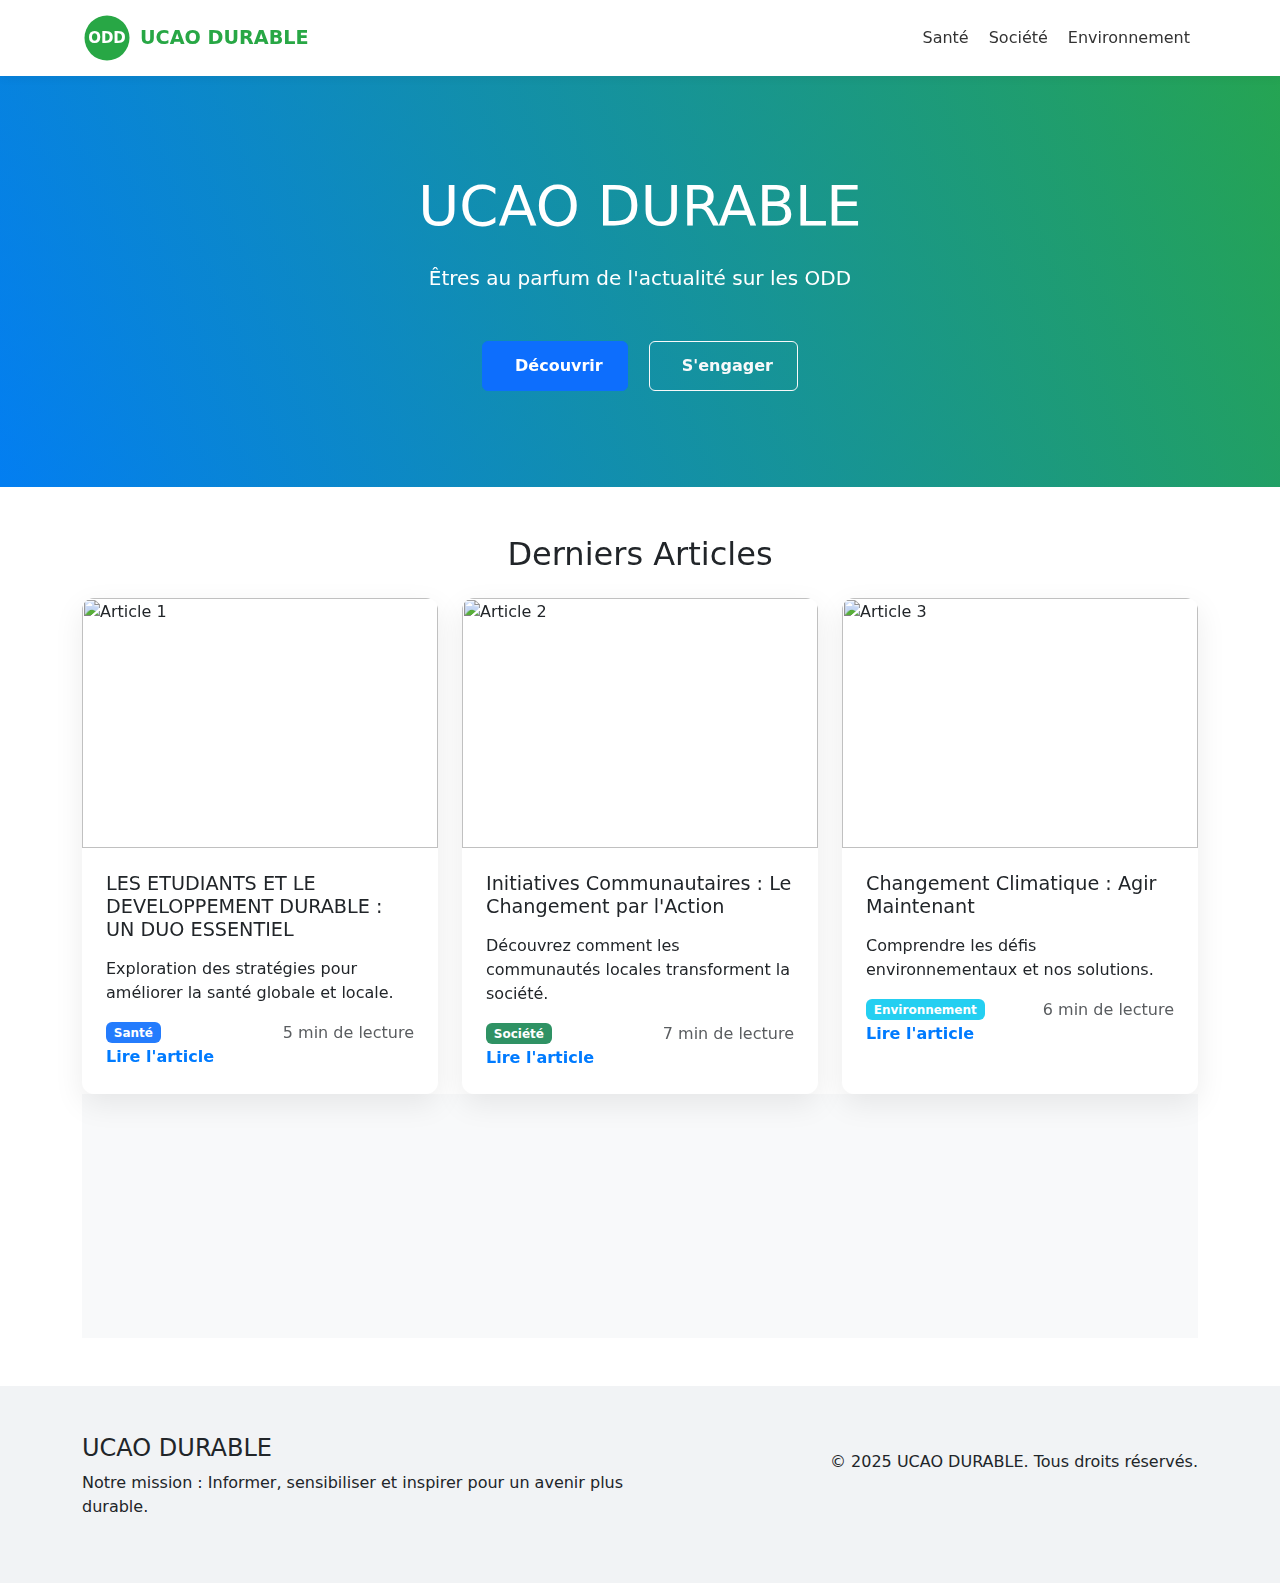
==== allarticles.html @ e40144b6 "Add files via upload" ====
<html lang="fr">
<head>
    <meta charset="UTF-8">
    <meta name="viewport" content="width=device-width, initial-scale=1.0">
    <title>UCAO DURABLE - Objectifs de Développement Durable</title>
    <link rel="stylesheet" href="styles.css">
    <link href="https://cdn.jsdelivr.net/npm/bootstrap@5.3.2/dist/css/bootstrap.min.css" rel="stylesheet">
    <link href="https://cdn.jsdelivr.net/npm/remixicon@3.5.0/fonts/remixicon.css" rel="stylesheet">
    <link href="https://unpkg.com/aos@2.3.1/dist/aos.css" rel="stylesheet">
</head>
<body>
    <header class="sticky-top">
        <nav class="navbar navbar-expand-lg navbar-light">
            <div class="container">
                <a class="navbar-brand d-flex align-items-center" href="https://ucao-uat.org/">
                    <svg width="50" height="50" viewBox="0 0 100 100" xmlns="http://www.w3.org/2000/svg" class="logo-animate">
                        <circle cx="50" cy="50" r="45" fill="#28a745"/>
                        <text x="50%" y="50%" text-anchor="middle" dy=".3em" fill="white" font-size="30" font-weight="bold">ODD</text>
                    </svg>
                    <span class="ms-2 fw-bold brand-text">UCAO DURABLE</span>
                </a>
                <button class="navbar-toggler" type="button" data-bs-toggle="collapse" data-bs-target="#navbarNav">
                    <span class="navbar-toggler-icon"></span>
                </button>
                <div class="collapse navbar-collapse" id="navbarNav">
                    <ul class="navbar-nav ms-auto">
                        <li class="nav-item">
                            <a class="nav-link" href="https://ucao-durable.org/sante">
                                <i class="ri-heart-line me-1"></i>Santé
                            </a>
                        </li>
                        <li class="nav-item">
                            <a class="nav-link" href="https://ucao-durable.org/societe">
                                <i class="ri-group-line me-1"></i>Société
                            </a>
                        </li>
                        <li class="nav-item">
                            <a class="nav-link" href="https://ucao-durable.org/environnement">
                                <i class="ri-leaf-line me-1"></i>Environnement
                            </a>
                        </li>
                    </ul>
                </div>
            </div>
        </nav>
    </header>

    <main>
        <section class="hero">
            <div class="hero-content container text-center">
                <h1 class="display-4 mb-4" data-aos="fade-up">UCAO DURABLE</h1>
                <p class="lead mb-5" data-aos="fade-up" data-aos-delay="200">Êtres au parfum de l'actualité sur les ODD</p>
                <div class="cta-buttons" data-aos="fade-up" data-aos-delay="400">
                    <a href="https://www.youtube.com/watch?v=REk-h_cntG0&pp=ygUWZMOpdmVsb3BwZW1lbnQgZHVyYWJsZQ%3D%3D" class="btn btn-primary me-3">
                        <i class="ri-eye-line me-2"></i>Découvrir
                    </a>
                    <a href="https://unric.org/fr/agenda-2030/sengager-pour-les-odd/" class="btn btn-outline-light">
                        <i class="ri-hand-heart-line me-2"></i>S'engager
                    </a>
                </div>
            </div>
        </section>
<section class="articles-section container my-5">
    <h2 class="text-center mb-4" data-aos="fade-up">Derniers Articles</h2>
    <div class="row g-4">
        <div class="col-md-4" data-aos="fade-right">
            <div class="article-card">
                <img src="https://picsum.photos/seed/article1/400/250" alt="Article 1" class="article-image">
                <div class="article-content">
                    <h3>LES ETUDIANTS ET LE DEVELOPPEMENT DURABLE : UN DUO ESSENTIEL                            </h3>
                    <p>Exploration des stratégies pour améliorer la santé globale et locale.</p>
                    <div class="article-meta">
                        <span class="badge bg-primary">Santé</span>
                        <span class="text-muted">5 min de lecture</span>
                    </div>
                    <a href="https://ucao-durable.org/articles/sante-durable" class="stretched-link">Lire l'article</a>
                </div>
            </div>
        </div>
        <div class="col-md-4" data-aos="fade-up">
            <div class="article-card">
                <img src="https://picsum.photos/seed/article2/400/250" alt="Article 2" class="article-image">
                <div class="article-content">
                    <h3>Initiatives Communautaires : Le Changement par l'Action</h3>
                    <p>Découvrez comment les communautés locales transforment la société.</p>
                    <div class="article-meta">
                        <span class="badge bg-success">Société</span>
                        <span class="text-muted">7 min de lecture</span>
                    </div>
                    <a href="https://ucao-durable.org/articles/initiatives-communautaires" class="stretched-link">Lire l'article</a>
                </div>
            </div>
        </div>
        <div class="col-md-4" data-aos="fade-left">
            <div class="article-card">
                <img src="https://picsum.photos/seed/article3/400/250" alt="Article 3" class="article-image">
                <div class="article-content">
                    <h3>Changement Climatique : Agir Maintenant</h3>
                    <p>Comprendre les défis environnementaux et nos solutions.</p>
                    <div class="article-meta">
                        <span class="badge bg-info">Environnement</span>
                        <span class="text-muted">6 min de lecture</span>
                    </div>
                    <a href="https://ucao-durable.org/articles/changement-climatique" class="stretched-link">Lire l'article</a>
                </div>
            </div>
        </div>
    </div>
    <section class="newsletter-section bg-light py-5">
        <div class="container">
            <div class="row">
                <div class="col-md-8 offset-md-2 text-center">
                    <h2 data-aos="fade-up">Restez Informé</h2>
                    <p data-aos="fade-up" data-aos-delay="200">Abonnez-vous à notre newsletter pour recevoir les dernières actualités sur les ODD</p>
                    <form id="newsletter-form" class="mt-4" data-aos="fade-up" data-aos-delay="400">
                        <div class="input-group mb-3">
                            <input type="email" class="form-control" placeholder="UCAODURABLE@gmail.com" required>
                            <button class="btn btn-primary" type="submit">S'abonner</button>
                        </div>
                    </form>
                </div>
            </div>
        </div>
    </section>
</main>

<footer class="site-footer">
    <div class="container">
        <div class="row">
            <div class="col-md-6">
                <h4>UCAO DURABLE</h4>
                <p>Notre mission : Informer, sensibiliser et inspirer pour un avenir plus durable.</p>
            </div>
            <div class="col-md-6 text-md-end">
                <div class="social-links">
                    <a href="https://www.facebook.com/ucao.uua" target="_blank" class="social-icon">
                        <i class="ri-facebook-fill"></i>
                    </a>
                    <a href="https://www.linkedin.com/school/ucao-uua" target="_blank" class="social-icon">
                        <i class="ri-linkedin-fill"></i>
                    </a>
                    <a href="https://www.instagram.com/ucao_uua" target="_blank" class="social-icon">
                        <i class="ri-instagram-line"></i>
                    </a>
                </div>
                <p class="mt-3">&copy; 2025 UCAO DURABLE. Tous droits réservés.</p>
            </div>
        </div>
    </div>
</footer)

<script src="https://cdn.jsdelivr.net/npm/bootstrap@5.3.2/dist/js/bootstrap.bundle.min.js"></script>
<script src="https://unpkg.com/aos@2.3.1/dist/aos.js"></script>
<script src="script.js"></script>
</body>
</html>
---- styles.css ----
:root {
    --primary-green: #28a745;
    --primary-blue: #007bff;
    --secondary-green: #20c997;
    --light-bg: #f8f9fa;
    --dark-text: #333;
}

* {
    margin: 0;
    padding: 0;
    box-sizing: border-box;
}

body {
    font-family: 'Inter', 'Arial', sans-serif;
    line-height: 1.6;
    color: var(--dark-text);
    background-color: var(--light-bg);
    overflow-x: hidden;
}

.navbar {
    background-color: white;
    box-shadow: 0 2px 10px rgba(0,0,0,0.05);
    transition: all 0.3s ease;
}

.navbar-brand .brand-text {
    color: var(--primary-green);
    font-size: 1.2rem;
    transition: transform 0.3s ease;
}

.navbar-brand:hover .brand-text {
    transform: scale(1.05);
}

.navbar-nav .nav-link {
    color: var(--dark-text);
    font-weight: 500;
    transition: all 0.3s ease;
    position: relative;
}

.navbar-nav .nav-link::after {
    content: '';
    position: absolute;
    width: 0;
    height: 2px;
    bottom: -5px;
    left: 0;
    background-color: var(--primary-green);
    transition: width 0.3s ease;
}

.navbar-nav .nav-link:hover::after {
    width: 100%;
}

.logo-animate {
    transition: transform 0.5s ease;
}

.logo-animate:hover {
    transform: rotate(360deg);
}

.hero {
    background: linear-gradient(135deg, var(--primary-blue), var(--primary-green));
    color: white;
    padding: 6rem 0;
    text-align: center;
    position: relative;
    overflow: hidden;
}

.hero::before {
    content: '';
    position: absolute;
    top: 0;
    left: 0;
    right: 0;
    bottom: 0;
    background: linear-gradient(45deg, rgba(0,123,255,0.7), rgba(40,167,69,0.7));
    z-index: 1;
}

.hero-content {
    position: relative;
    z-index: 2;
}

.cta-buttons .btn {
    padding: 0.75rem 1.5rem;
    font-weight: 600;
    transition: transform 0.3s ease, box-shadow 0.3s ease;
}

.cta-buttons .btn:hover {
    transform: translateY(-5px);
    box-shadow: 0 10px 20px rgba(0,0,0,0.2);
}

.featured-topics {
    padding: 4rem 0;
}

.topic-card {
    background-color: white;
    border-radius: 12px;
    padding: 2rem;
    text-align: center;
    box-shadow: 0 10px 30px rgba(0,0,0,0.08);
    transition: transform 0.3s ease, box-shadow 0.3s ease;
    height: 100%;
}

.topic-card:hover {
    transform: translateY(-10px);
    box-shadow: 0 15px 40px rgba(0,0,0,0.1);
}

.topic-icon {
    font-size: 3rem;
    color: var(--primary-green);
    margin-bottom: 1rem;
    transition: transform 0.3s ease;
}

.topic-card:hover .topic-icon {
    transform: scale(1.1) rotate(10deg);
}

.topic-card a {
    color: var(--primary-blue);
    text-decoration: none;
    font-weight: 600;
}

.newsletter-section {
    background-color: #f4f4f4;
}

.newsletter-section form .input-group {
    max-width: 500px;
    margin: 0 auto;
}

.site-footer {
    background-color: #f1f3f5;
    padding: 3rem 0;
}

.social-links .social-icon {
    color: var(--dark-text);
    font-size: 1.5rem;
    margin-left: 1rem;
    transition: color 0.3s ease, transform 0.3s ease;
}

.social-links .social-icon:hover {
    color: var(--primary-green);
    transform: scale(1.2) rotate(360deg);
}

.article-card {
  background-color: white;
  border-radius: 12px;
  overflow: hidden;
  box-shadow: 0 10px 30px rgba(0,0,0,0.08);
  transition: transform 0.3s ease, box-shadow 0.3s ease;
  height: 100%;
  position: relative;
}

.article-card:hover {
  transform: translateY(-10px);
  box-shadow: 0 15px 40px rgba(0,0,0,0.1);
}

.article-image {
  width: 100%;
  height: 250px;
  object-fit: cover;
  transition: transform 0.3s ease;
}

.article-card:hover .article-image {
  transform: scale(1.05);
}

.article-content {
  padding: 1.5rem;
}

.article-content h3 {
  margin-bottom: 1rem;
  font-size: 1.2rem;
}

.article-meta {
  display: flex;
  justify-content: space-between;
  align-items: center;
  margin-top: 1rem;
}

.article-card .badge {
  opacity: 0.9;
}

.article-card a {
  color: var(--primary-blue);
  text-decoration: none;
  font-weight: 600;
}

.editorial-section {
    background-color: var(--light-bg);
    padding: 4rem 0;
}

.editorial-card {
    background-color: white;
    border-radius: 15px;
    overflow: hidden;
    box-shadow: 0 15px 40px rgba(0,0,0,0.1);
    transition: transform 0.3s ease;
}

.editorial-card:hover {
    transform: translateY(-10px);
}

.editorial-header {
    position: relative;
    overflow: hidden;
}

.editorial-image {
    width: 100%;
    height: 400px;
    object-fit: cover;
    transition: transform 0.3s ease;
}

.editorial-card:hover .editorial-image {
    transform: scale(1.05);
}

.editorial-overlay {
    position: absolute;
    bottom: 0;
    left: 0;
    right: 0;
    background: linear-gradient(to top, rgba(0,0,0,0.7), transparent);
    color: white;
    padding: 2rem;
    display: flex;
    flex-direction: column;
    justify-content: flex-end;
}

.editorial-overlay h3 {
    font-size: 1.8rem;
    margin-bottom: 0.5rem;
}

.editorial-author {
    opacity: 0.8;
    font-style: italic;
}

.editorial-content {
    padding: 2.5rem;
}

.editorial-content blockquote {
    font-size: 1.4rem;
    font-style: italic;
    border-left: 4px solid var(--primary-green);
    padding-left: 1rem;
    margin-bottom: 1.5rem;
    color: #555;
}

.editorial-text p {
    margin-bottom: 1rem;
    line-height: 1.7;
}

@media (max-width: 768px) {
    .hero {
        padding: 3rem 0;
    }
    
    .cta-buttons {
        flex-direction: column;
    }
    
    .cta-buttons .btn {
        margin-bottom: 1rem;
    }
}

@media (max-width: 768px) {
  .article-card {
    margin-bottom: 1rem;
  }
}

@media (max-width: 768px) {
    .editorial-header {
        height: 300px;
    }

    .editorial-image {
        height: 100%;
    }

    .editorial-overlay h3 {
        font-size: 1.4rem;
    }

    .editorial-content blockquote {
        font-size: 1.2rem;
    }
}
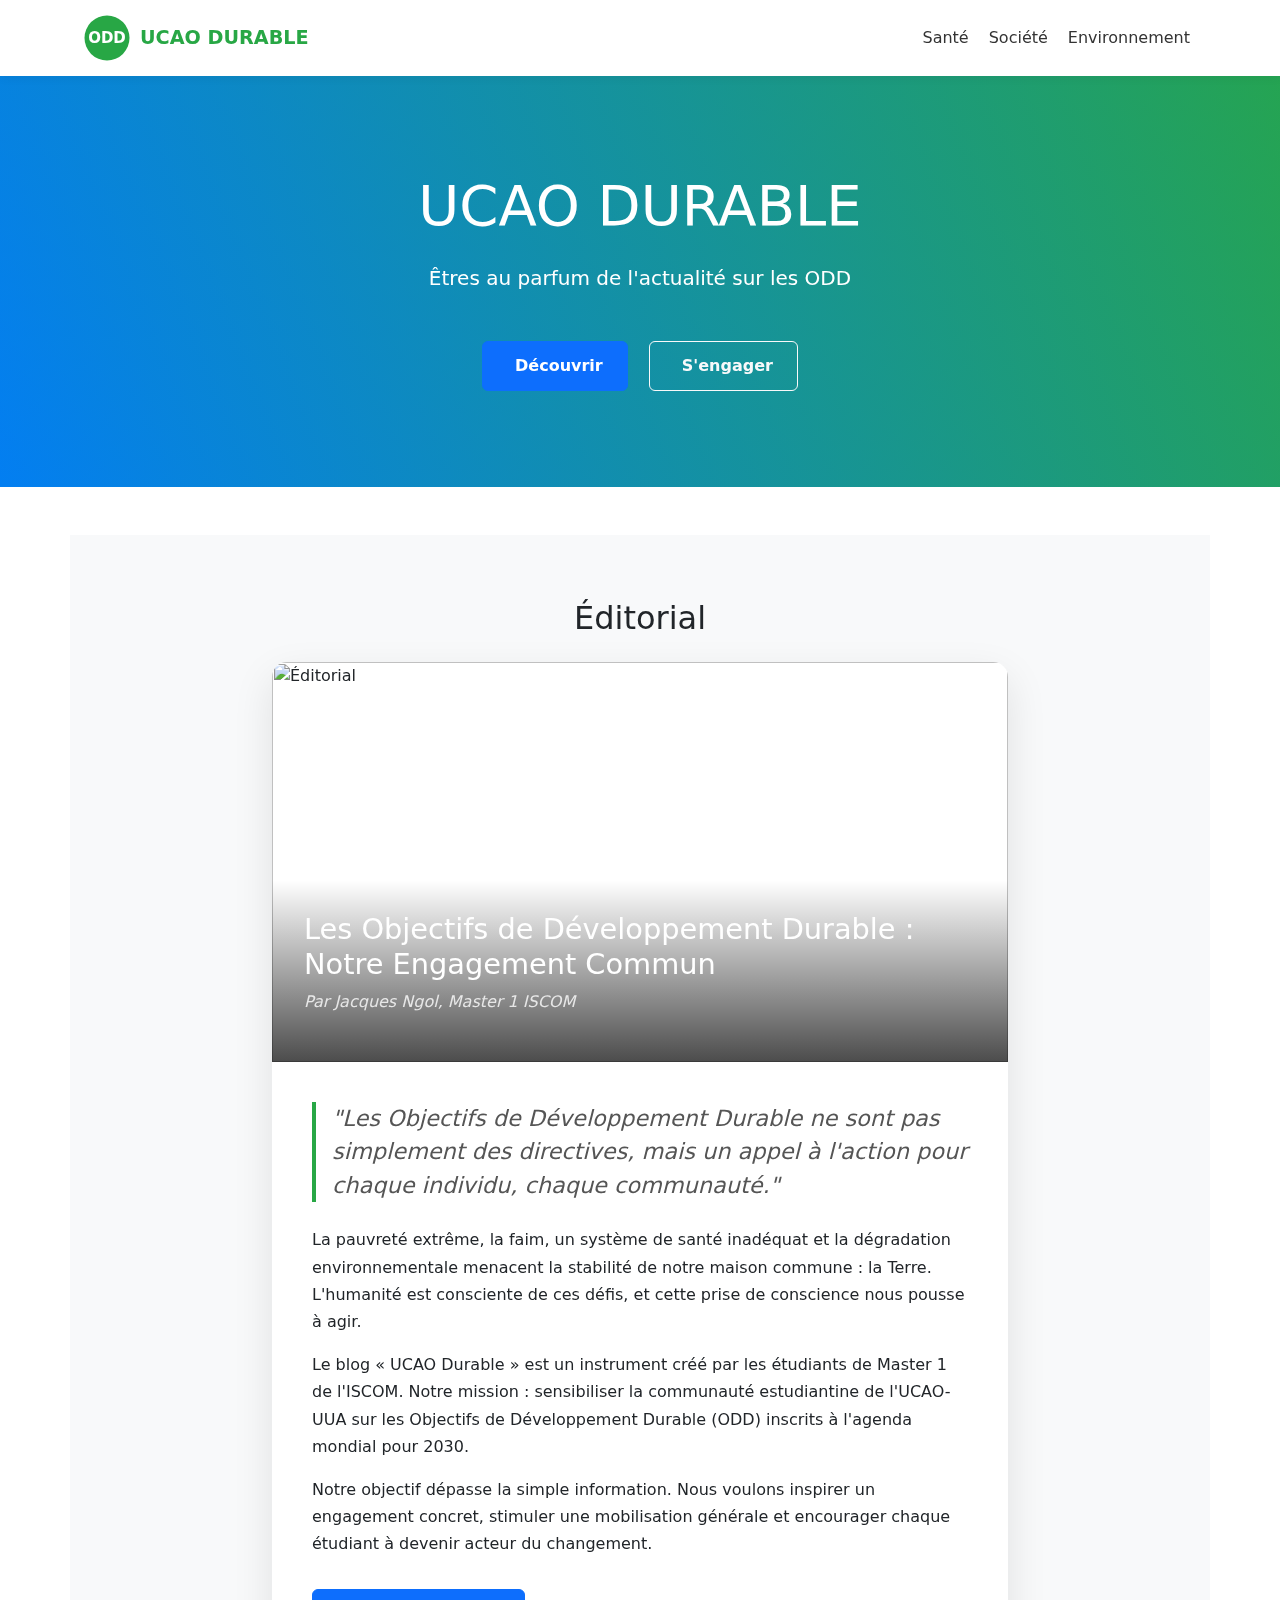
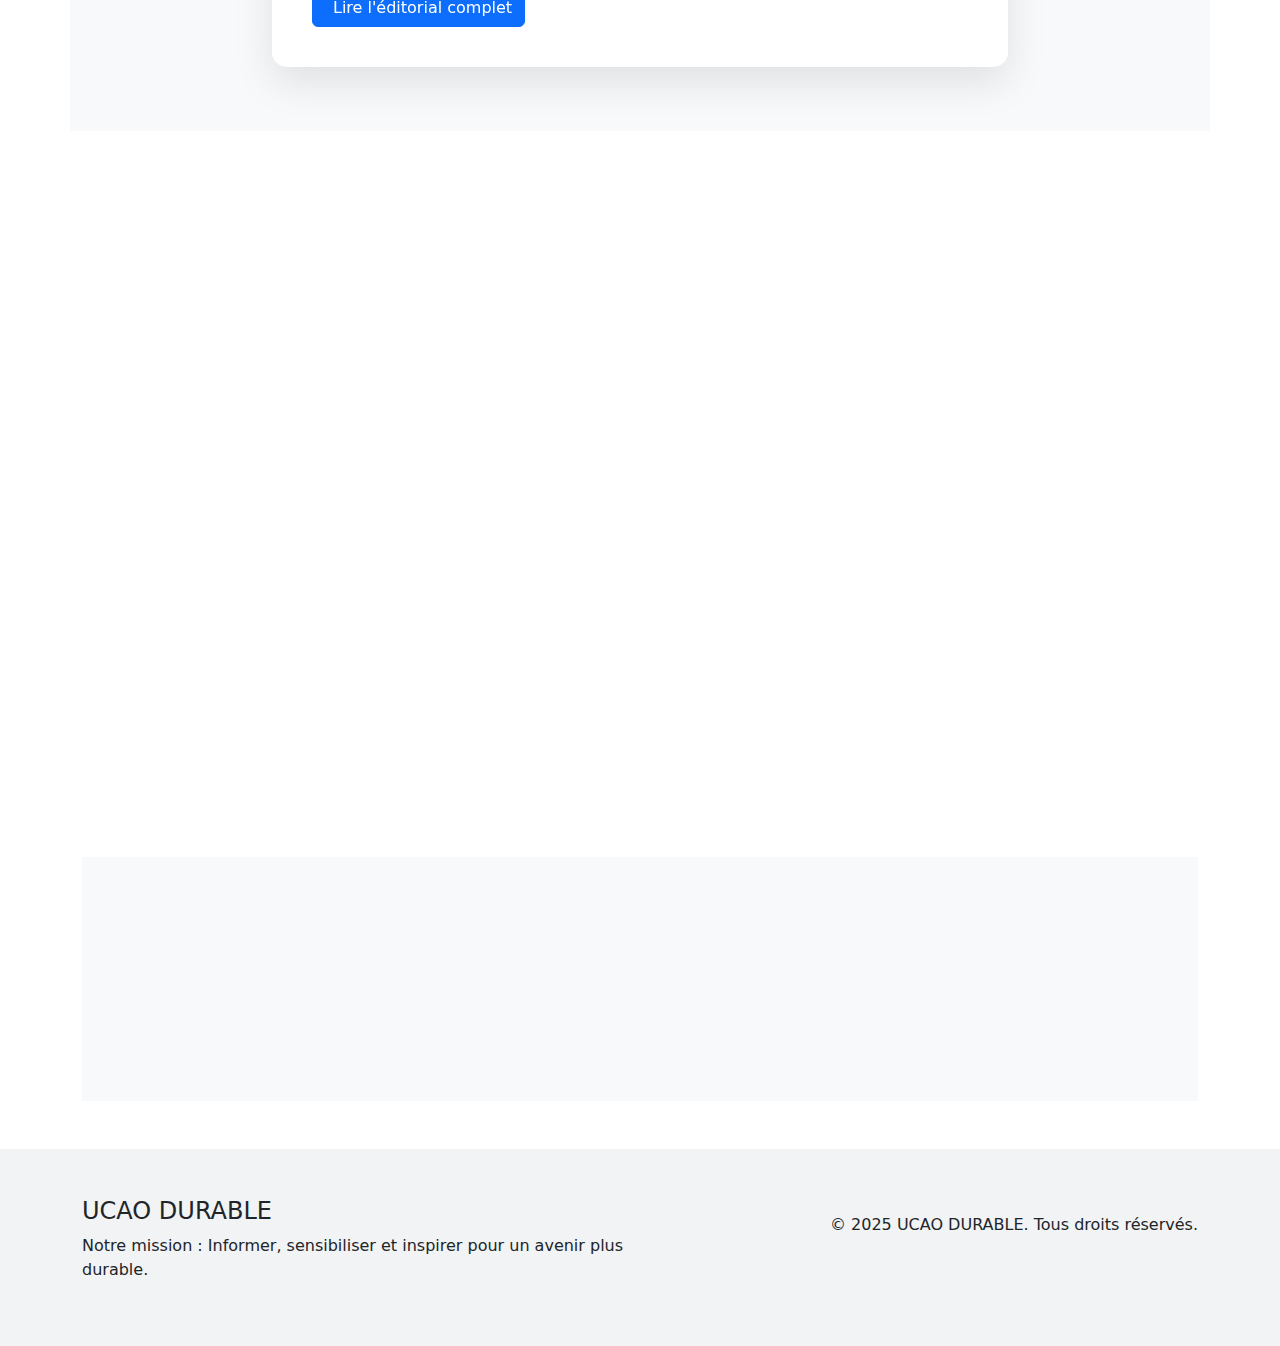
==== commit 146dabd4: "Add files via upload" ====
--- a/allarticles.html
+++ b/allarticles.html
@@ -60,52 +60,84 @@
                 </div>
             </div>
         </section>
-<section class="articles-section container my-5">
-    <h2 class="text-center mb-4" data-aos="fade-up">Derniers Articles</h2>
-    <div class="row g-4">
-        <div class="col-md-4" data-aos="fade-right">
-            <div class="article-card">
-                <img src="https://picsum.photos/seed/article1/400/250" alt="Article 1" class="article-image">
-                <div class="article-content">
-                    <h3>LES ETUDIANTS ET LE DEVELOPPEMENT DURABLE : UN DUO ESSENTIEL                            </h3>
-                    <p>Exploration des stratégies pour améliorer la santé globale et locale.</p>
-                    <div class="article-meta">
-                        <span class="badge bg-primary">Santé</span>
-                        <span class="text-muted">5 min de lecture</span>
+        <section class="editorial-section container my-5">
+            <h2 class="text-center mb-4" data-aos="fade-up">Éditorial</h2>
+            <div class="row">
+                <div class="col-md-8 offset-md-2">
+                    <div class="editorial-card" data-aos="fade-up">
+                        <div class="editorial-header">
+                            <img src="https://picsum.photos/seed/editorial/800/400" alt="Éditorial" class="editorial-image">
+                            <div class="editorial-overlay">
+                                <h3>Les Objectifs de Développement Durable : Notre Engagement Commun</h3>
+                                <p class="editorial-author">Par Jacques Ngol, Master 1 ISCOM</p>
+                            </div>
+                        </div>
+                        <div class="editorial-content">
+                            <blockquote>
+                                "Les Objectifs de Développement Durable ne sont pas simplement des directives, mais un appel à l'action pour chaque individu, chaque communauté."
+                            </blockquote>
+                            <div class="editorial-text">
+                                <p>La pauvreté extrême, la faim, un système de santé inadéquat et la dégradation environnementale menacent la stabilité de notre maison commune : la Terre. L'humanité est consciente de ces défis, et cette prise de conscience nous pousse à agir.</p>
+                                
+                                <p>Le blog « UCAO Durable » est un instrument créé par les étudiants de Master 1 de l'ISCOM. Notre mission : sensibiliser la communauté estudiantine de l'UCAO-UUA sur les Objectifs de Développement Durable (ODD) inscrits à l'agenda mondial pour 2030.</p>
+                                
+                                <p>Notre objectif dépasse la simple information. Nous voulons inspirer un engagement concret, stimuler une mobilisation générale et encourager chaque étudiant à devenir acteur du changement.</p>
+                            </div>
+                            <a href="https://ucao-durable.org/editorial" class="btn btn-primary mt-3">
+                                <i class="ri-file-text-line me-2"></i>Lire l'éditorial complet
+                            </a>
+                        </div>
                     </div>
-                    <a href="https://ucao-durable.org/articles/sante-durable" class="stretched-link">Lire l'article</a>
                 </div>
             </div>
-        </div>
-        <div class="col-md-4" data-aos="fade-up">
-            <div class="article-card">
-                <img src="https://picsum.photos/seed/article2/400/250" alt="Article 2" class="article-image">
-                <div class="article-content">
-                    <h3>Initiatives Communautaires : Le Changement par l'Action</h3>
-                    <p>Découvrez comment les communautés locales transforment la société.</p>
-                    <div class="article-meta">
-                        <span class="badge bg-success">Société</span>
-                        <span class="text-muted">7 min de lecture</span>
+        </section>
+
+        <section class="articles-section container my-5">
+            <h2 class="text-center mb-4" data-aos="fade-up">Derniers Articles</h2>
+            <div class="row g-4">
+                <div class="col-md-4" data-aos="fade-right">
+                    <div class="article-card">
+                        <img src="https://picsum.photos/seed/article1/400/250" alt="Article 1" class="article-image">
+                        <div class="article-content">
+                            <h3>LES ETUDIANTS ET LE DEVELOPPEMENT DURABLE : UN DUO ESSENTIEL                            </h3>
+                            <p>Exploration des stratégies pour améliorer la santé globale et locale.</p>
+                            <div class="article-meta">
+                                <span class="badge bg-primary">Environnement</span>
+                                <span class="text-muted">8 min de lecture</span>
+                            </div>
+                            <a href="article1.html" class="stretched-link">Lire l'article</a>
+                        </div>
                     </div>
-                    <a href="https://ucao-durable.org/articles/initiatives-communautaires" class="stretched-link">Lire l'article</a>
+                </div>
+                <div class="col-md-4" data-aos="fade-up">
+                    <div class="article-card">
+                        <img src="https://picsum.photos/seed/article2/400/250" alt="Article 2" class="article-image">
+                        <div class="article-content">
+                            <h3>La Pauvreté Mondiale, un Défi Crucial pour le Développement Durable</h3>
+                            <p>La pauvreté reste l’un des problèmes les plus pressants à l’échelle mondiale</p>
+                            <div class="article-meta">
+                                <span class="badge bg-success">Société</span>
+                                <span class="text-muted">7 min de lecture</span>
+                            </div>
+                            <a href="https://ucao-durable.org/articles/initiatives-communautaires" class="stretched-link">Lire l'article</a>
+                        </div>
+                    </div>
+                </div>
+                <div class="col-md-4" data-aos="fade-left">
+                    <div class="article-card">
+                        <img src="https://picsum.photos/seed/article3/400/250" alt="Article 3" class="article-image">
+                        <div class="article-content">
+                            <h3>L'Engagement de l'État Ivoirien dans la Promotion de la Santé pour Toust</h3>
+                            <p>La santé, pilier des Objectifs de Développement Durable (ODD), est au cœur des priorités de l'État ivoirien. À travers diverses initiatives, le gouvernement œuvre pour garantir un accès équitable aux soins de santé.</p>
+                            <div class="article-meta">
+                                <span class="badge bg-info">Santé</span>
+                                <span class="text-muted">6 min de lecture</span>
+                            </div>
+                            <a href="https://ucao-durable.org/articles/changement-climatique" class="stretched-link">Lire l'article</a>
+                        </div>
+                    </div>
                 </div>
             </div>
-        </div>
-        <div class="col-md-4" data-aos="fade-left">
-            <div class="article-card">
-                <img src="https://picsum.photos/seed/article3/400/250" alt="Article 3" class="article-image">
-                <div class="article-content">
-                    <h3>Changement Climatique : Agir Maintenant</h3>
-                    <p>Comprendre les défis environnementaux et nos solutions.</p>
-                    <div class="article-meta">
-                        <span class="badge bg-info">Environnement</span>
-                        <span class="text-muted">6 min de lecture</span>
-                    </div>
-                    <a href="https://ucao-durable.org/articles/changement-climatique" class="stretched-link">Lire l'article</a>
-                </div>
-            </div>
-        </div>
-    </div>
     <section class="newsletter-section bg-light py-5">
         <div class="container">
             <div class="row">
